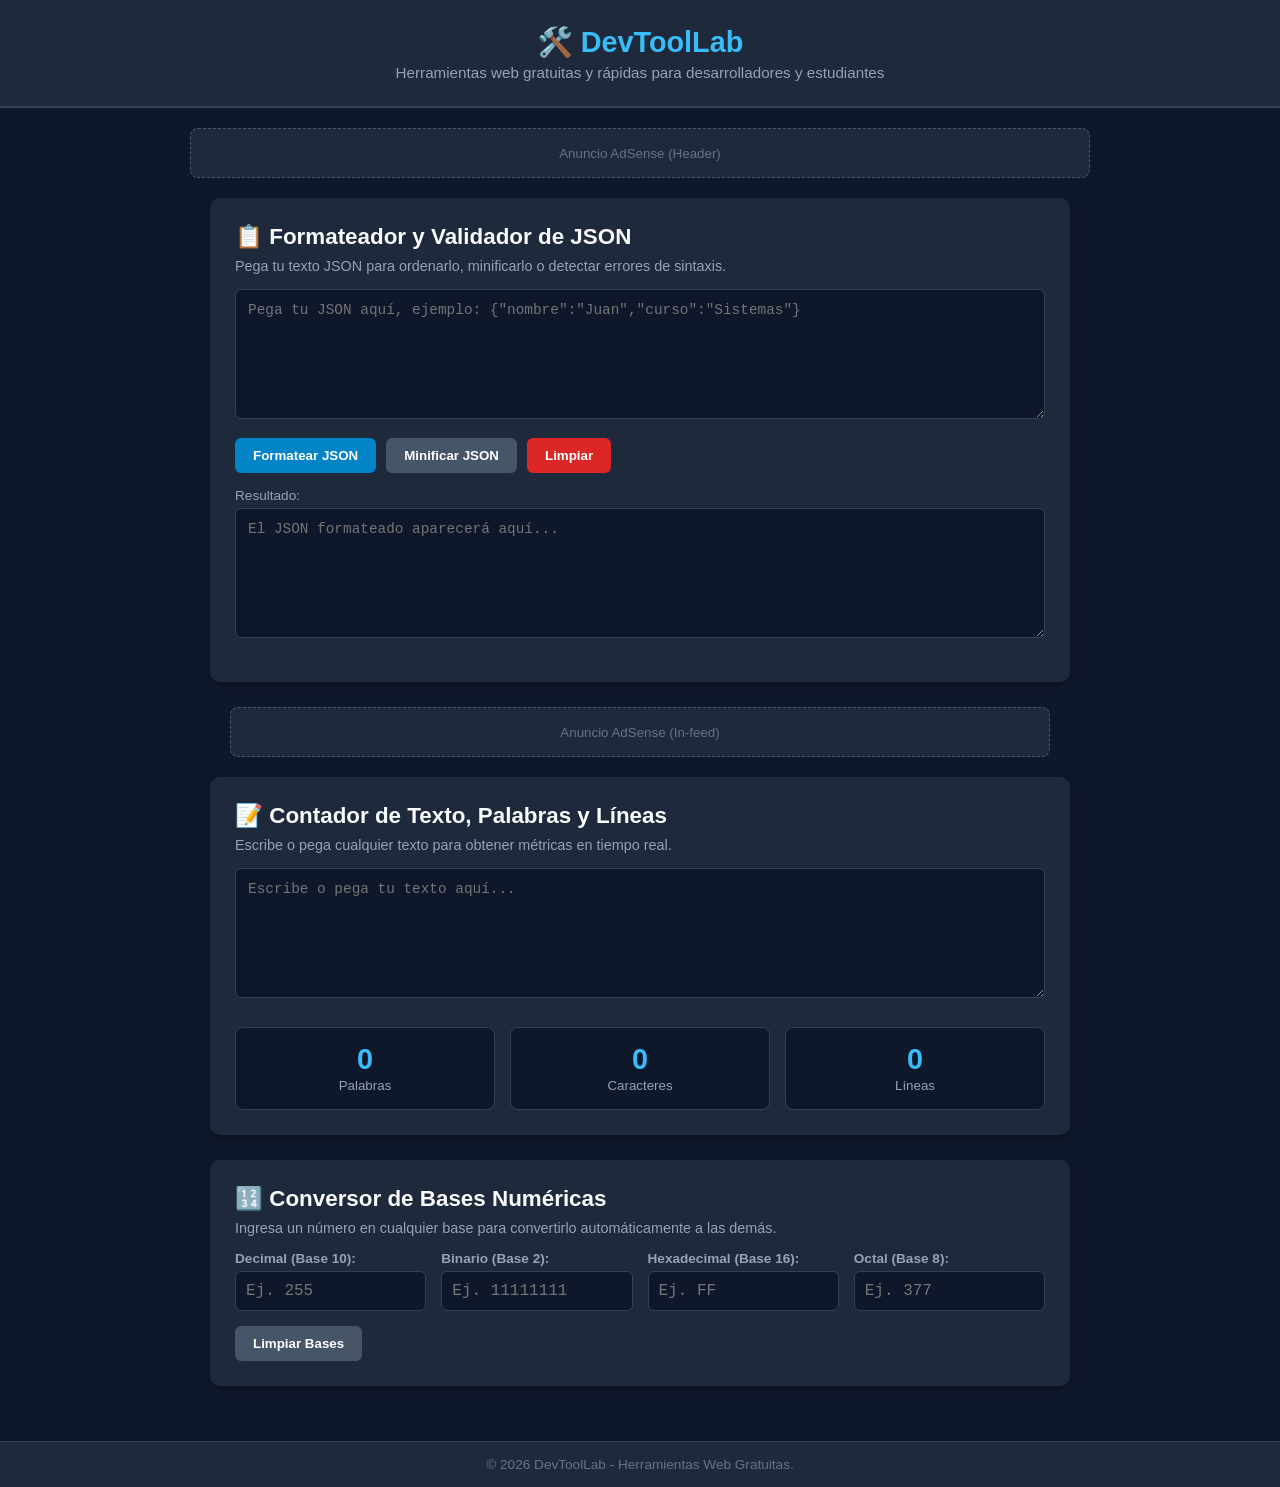
==== index.html @ 78144545 "Add files via upload" ====
<!DOCTYPE html>
<html lang="es">
<head>
  <meta charset="UTF-8">
  <meta name="viewport" content="width=device-width, initial-scale=1.0">
  <title>DevToolLab - Herramientas Gratuitas para Desarrolladores</title>
  <meta name="description" content="Colección de herramientas gratuitas en línea para desarrolladores: Formateador JSON, Contador de Texto y Conversor de Bases Numéricas.">
  <link rel="stylesheet" href="style.css">
</head>
<body>

  <header class="navbar">
    <div class="container">
      <h1>🛠️ DevToolLab</h1>
      <p>Herramientas web gratuitas y rápidas para desarrolladores y estudiantes</p>
    </div>
  </header>

  <!-- Espacio para Anuncio Superior (Google AdSense) -->
  <div class="ad-space">
    <small>Anuncio AdSense (Header)</small>
  </div>

  <main class="container main-content">

    <!-- HERRAMIENTA 1: FORMATEADOR DE JSON -->
    <section class="tool-card">
      <h2>📋 Formateador y Validador de JSON</h2>
      <p>Pega tu texto JSON para ordenarlo, minificarlo o detectar errores de sintaxis.</p>
      
      <textarea id="json-input" placeholder='Pega tu JSON aquí, ejemplo: {"nombre":"Juan","curso":"Sistemas"}'></textarea>

      <div class="actions">
        <button id="btn-format" class="btn btn-primary">Formatear JSON</button>
        <button id="btn-minify" class="btn btn-secondary">Minificar JSON</button>
        <button id="btn-clear-json" class="btn btn-danger">Limpiar</button>
      </div>

      <div id="json-status" class="status-msg"></div>
      
      <label for="json-output" class="label-muted">Resultado:</label>
      <textarea id="json-output" readonly placeholder="El JSON formateado aparecerá aquí..."></textarea>
    </section>

    <!-- Espacio para Anuncio Intermedio (Google AdSense) -->
    <div class="ad-space">
      <small>Anuncio AdSense (In-feed)</small>
    </div>

    <!-- HERRAMIENTA 2: CONTADOR DE TEXTO -->
    <section class="tool-card">
      <h2>📝 Contador de Texto, Palabras y Líneas</h2>
      <p>Escribe o pega cualquier texto para obtener métricas en tiempo real.</p>

      <textarea id="text-input" placeholder="Escribe o pega tu texto aquí..."></textarea>

      <div class="stats-grid">
        <div class="stat-box">
          <span id="stat-words">0</span>
          <small>Palabras</small>
        </div>
        <div class="stat-box">
          <span id="stat-chars">0</span>
          <small>Caracteres</small>
        </div>
        <div class="stat-box">
          <span id="stat-lines">0</span>
          <small>Líneas</small>
        </div>
      </div>
    </section>

    <!-- HERRAMIENTA 3: CONVERSOR DE BASES -->
    <section class="tool-card">
      <h2>🔢 Conversor de Bases Numéricas</h2>
      <p>Ingresa un número en cualquier base para convertirlo automáticamente a las demás.</p>

      <div class="converter-grid">
        <div class="input-group">
          <label for="base-dec">Decimal (Base 10):</label>
          <input type="text" id="base-dec" placeholder="Ej. 255">
        </div>

        <div class="input-group">
          <label for="base-bin">Binario (Base 2):</label>
          <input type="text" id="base-bin" placeholder="Ej. 11111111">
        </div>

        <div class="input-group">
          <label for="base-hex">Hexadecimal (Base 16):</label>
          <input type="text" id="base-hex" placeholder="Ej. FF">
        </div>

        <div class="input-group">
          <label for="base-oct">Octal (Base 8):</label>
          <input type="text" id="base-oct" placeholder="Ej. 377">
        </div>
      </div>

      <div id="base-status" class="status-msg"></div>
      <button id="btn-clear-bases" class="btn btn-secondary">Limpiar Bases</button>
    </section>

  </main>

  <footer class="footer">
    <div class="container">
      <p>&copy; 2026 DevToolLab - Herramientas Web Gratuitas.</p>
    </div>
  </footer>

  <script src="script.js"></script>
</body>
</html>
---- style.css ----
* {
  box-sizing: border-box;
  margin: 0;
  padding: 0;
  font-family: 'Segoe UI', Tahoma, Geneva, Verdana, sans-serif;
}

body {
  background-color: #0f172a;
  color: #e2e8f0;
  display: flex;
  flex-direction: column;
  min-height: 100vh;
}

.container {
  max-width: 900px;
  margin: 0 auto;
  padding: 0 20px;
}

.navbar {
  background-color: #1e293b;
  padding: 25px 0;
  border-bottom: 2px solid #334155;
  text-align: center;
}

.navbar h1 {
  color: #38bdf8;
  font-size: 1.8rem;
}

.navbar p {
  color: #94a3b8;
  font-size: 0.95rem;
  margin-top: 5px;
}

.ad-space {
  background-color: #1e293b;
  border: 1px dashed #475569;
  color: #64748b;
  text-align: center;
  padding: 15px;
  margin: 20px auto;
  max-width: 900px;
  border-radius: 8px;
  width: calc(100% - 40px);
}

.main-content {
  flex: 1;
  width: 100%;
}

.tool-card {
  background-color: #1e293b;
  border-radius: 10px;
  padding: 25px;
  margin-bottom: 25px;
  box-shadow: 0 4px 6px -1px rgba(0, 0, 0, 0.3);
}

.tool-card h2 {
  color: #f8fafc;
  margin-bottom: 8px;
  font-size: 1.4rem;
}

.tool-card p {
  color: #94a3b8;
  margin-bottom: 15px;
  font-size: 0.9rem;
}

textarea {
  width: 100%;
  height: 130px;
  background-color: #0f172a;
  color: #f8fafc;
  border: 1px solid #334155;
  border-radius: 6px;
  padding: 12px;
  font-family: 'Courier New', Courier, monospace;
  font-size: 0.9rem;
  resize: vertical;
  margin-bottom: 15px;
}

textarea:focus, input:focus {
  outline: none;
  border-color: #38bdf8 !important;
}

.label-muted {
  display: block;
  font-size: 0.85rem;
  color: #94a3b8;
  margin-bottom: 5px;
}

.actions {
  display: flex;
  gap: 10px;
  margin-bottom: 15px;
  flex-wrap: wrap;
}

.btn {
  padding: 10px 18px;
  border: none;
  border-radius: 6px;
  font-weight: bold;
  cursor: pointer;
  transition: background-color 0.2s;
}

.btn-primary { background-color: #0284c7; color: #fff; }
.btn-primary:hover { background-color: #0369a1; }

.btn-secondary { background-color: #475569; color: #fff; }
.btn-secondary:hover { background-color: #334155; }

.btn-danger { background-color: #dc2626; color: #fff; }
.btn-danger:hover { background-color: #b91c1c; }

.status-msg {
  font-weight: bold;
  margin-bottom: 10px;
  font-size: 0.9rem;
}

.status-success { color: #4ade80; }
.status-error { color: #f87171; }

.stats-grid {
  display: grid;
  grid-template-columns: repeat(3, 1fr);
  gap: 15px;
  margin-top: 10px;
}

.stat-box {
  background-color: #0f172a;
  padding: 15px;
  border-radius: 8px;
  text-align: center;
  border: 1px solid #334155;
}

.stat-box span {
  display: block;
  font-size: 1.8rem;
  font-weight: bold;
  color: #38bdf8;
}

.stat-box small { color: #94a3b8; }

.converter-grid {
  display: grid;
  grid-template-columns: repeat(auto-fit, minmax(180px, 1fr));
  gap: 15px;
  margin-bottom: 15px;
}

.input-group {
  display: flex;
  flex-direction: column;
}

.input-group label {
  font-size: 0.85rem;
  color: #94a3b8;
  margin-bottom: 5px;
  font-weight: 600;
}

.input-group input {
  background-color: #0f172a;
  color: #f8fafc;
  border: 1px solid #334155;
  border-radius: 6px;
  padding: 10px;
  font-family: 'Courier New', Courier, monospace;
  font-size: 1rem;
}

.footer {
  background-color: #1e293b;
  border-top: 1px solid #334155;
  text-align: center;
  padding: 15px 0;
  color: #64748b;
  font-size: 0.85rem;
  margin-top: 30px;
}
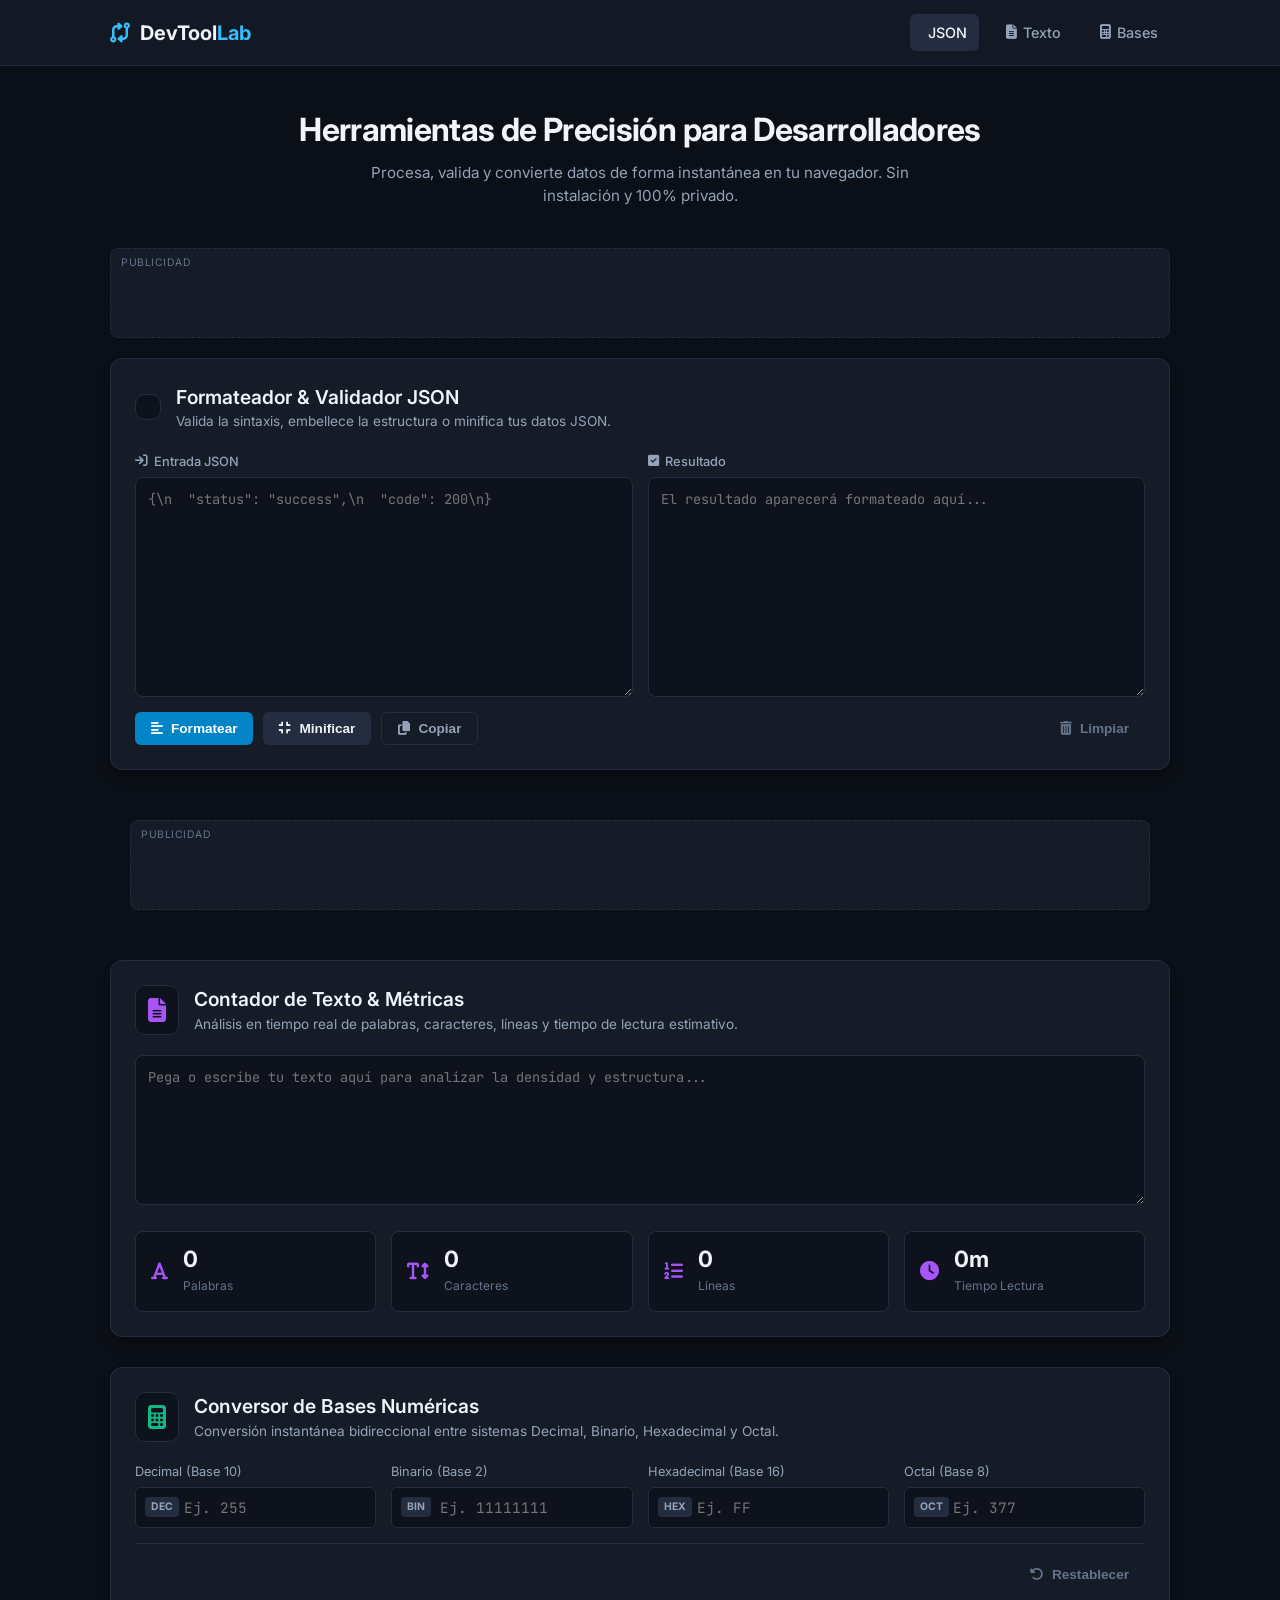
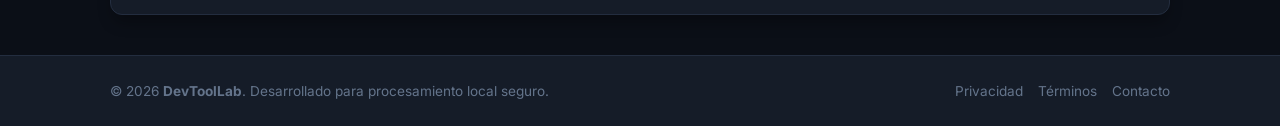
==== commit e1511962: "Add files via upload" ====
--- a/index.html
+++ b/index.html
@@ -3,109 +3,205 @@
 <head>
   <meta charset="UTF-8">
   <meta name="viewport" content="width=device-width, initial-scale=1.0">
-  <title>DevToolLab - Herramientas Gratuitas para Desarrolladores</title>
-  <meta name="description" content="Colección de herramientas gratuitas en línea para desarrolladores: Formateador JSON, Contador de Texto y Conversor de Bases Numéricas.">
+  <title>DevToolLab - Suite de Herramientas para Desarrolladores</title>
+  <meta name="description" content="Suite gratuita de utilidades web para desarrolladores: Validador JSON, Contador de Métricas y Conversor de Bases Númericas de alta precisión.">
+  
+  <!-- Fuente Google Inter & FontAwesome Icons -->
+  <link rel="preconnect" href="https://fonts.googleapis.com">
+  <link rel="preconnect" href="https://fonts.gstatic.com" crossorigin>
+  <link href="https://fonts.googleapis.com/css2?family=Inter:wght@300;400;500;600;700&family=JetBrains+Mono:wght@400;500&display=swap" rel="stylesheet">
+  <link rel="stylesheet" href="https://cdnjs.cloudflare.com/ajax/libs/font-awesome/6.4.0/css/all.min.css">
+  
   <link rel="stylesheet" href="style.css">
 </head>
 <body>
 
-  <header class="navbar">
-    <div class="container">
-      <h1>🛠️ DevToolLab</h1>
-      <p>Herramientas web gratuitas y rápidas para desarrolladores y estudiantes</p>
+  <!-- NAVEGACIÓN SUPERIOR -->
+  <header class="header">
+    <div class="container header-content">
+      <div class="logo">
+        <i class="fa-solid fa-code-compare logo-icon"></i>
+        <span>DevTool<span class="highlight">Lab</span></span>
+      </div>
+      <nav class="nav-links">
+        <a href="#json-tool" class="nav-item active"><i class="fa-solid fa-brackets-curly"></i> JSON</a>
+        <a href="#text-tool" class="nav-item"><i class="fa-solid fa-file-lines"></i> Texto</a>
+        <a href="#base-tool" class="nav-item"><i class="fa-solid fa-calculator"></i> Bases</a>
+      </nav>
     </div>
   </header>
 
-  <!-- Espacio para Anuncio Superior (Google AdSense) -->
-  <div class="ad-space">
-    <small>Anuncio AdSense (Header)</small>
+  <!-- BANNER PRINCIPAL / HERO -->
+  <section class="hero">
+    <div class="container hero-container">
+      <h2>Herramientas de Precisión para Desarrolladores</h2>
+      <p>Procesa, valida y convierte datos de forma instantánea en tu navegador. Sin instalación y 100% privado.</p>
+    </div>
+  </section>
+
+  <!-- ESPACIO ADSENSE SUPERIOR -->
+  <div class="ad-wrapper">
+    <div class="ad-box">
+      <span class="ad-label">Publicidad</span>
+      <!-- Código de Google AdSense aquí -->
+    </div>
   </div>
 
-  <main class="container main-content">
-
-    <!-- HERRAMIENTA 1: FORMATEADOR DE JSON -->
-    <section class="tool-card">
-      <h2>📋 Formateador y Validador de JSON</h2>
-      <p>Pega tu texto JSON para ordenarlo, minificarlo o detectar errores de sintaxis.</p>
-      
-      <textarea id="json-input" placeholder='Pega tu JSON aquí, ejemplo: {"nombre":"Juan","curso":"Sistemas"}'></textarea>
-
-      <div class="actions">
-        <button id="btn-format" class="btn btn-primary">Formatear JSON</button>
-        <button id="btn-minify" class="btn btn-secondary">Minificar JSON</button>
-        <button id="btn-clear-json" class="btn btn-danger">Limpiar</button>
-      </div>
-
-      <div id="json-status" class="status-msg"></div>
-      
-      <label for="json-output" class="label-muted">Resultado:</label>
-      <textarea id="json-output" readonly placeholder="El JSON formateado aparecerá aquí..."></textarea>
-    </section>
-
-    <!-- Espacio para Anuncio Intermedio (Google AdSense) -->
-    <div class="ad-space">
-      <small>Anuncio AdSense (In-feed)</small>
+  <!-- CONTENIDO PRINCIPAL -->
+  <main class="container main-layout">
+
+    <!-- HERRAMIENTA 1: JSON -->
+    <article id="json-tool" class="card-tool">
+      <div class="card-header">
+        <div class="card-title">
+          <i class="fa-solid fa-brackets-curly icon-blue"></i>
+          <div>
+            <h3>Formateador & Validador JSON</h3>
+            <p>Valida la sintaxis, embellece la estructura o minifica tus datos JSON.</p>
+          </div>
+        </div>
+      </div>
+
+      <div class="editor-container">
+        <div class="editor-box">
+          <label for="json-input"><i class="fa-solid fa-arrow-right-to-bracket"></i> Entrada JSON</label>
+          <textarea id="json-input" placeholder='{\n  "status": "success",\n  "code": 200\n}' spellcheck="false"></textarea>
+        </div>
+
+        <div class="editor-box">
+          <label for="json-output"><i class="fa-solid fa-square-check"></i> Resultado</label>
+          <textarea id="json-output" readonly placeholder="El resultado aparecerá formateado aquí..." spellcheck="false"></textarea>
+        </div>
+      </div>
+
+      <div class="toolbar">
+        <div class="btn-group">
+          <button id="btn-format" class="btn btn-primary"><i class="fa-solid fa-align-left"></i> Formatear</button>
+          <button id="btn-minify" class="btn btn-secondary"><i class="fa-solid fa-compress"></i> Minificar</button>
+          <button id="btn-copy-json" class="btn btn-outline"><i class="fa-solid fa-copy"></i> Copiar</button>
+        </div>
+        <button id="btn-clear-json" class="btn btn-ghost"><i class="fa-solid fa-trash-can"></i> Limpiar</button>
+      </div>
+
+      <div id="json-status" class="status-banner hidden"></div>
+    </article>
+
+    <!-- ESPACIO ADSENSE INTERMEDIO -->
+    <div class="ad-wrapper">
+      <div class="ad-box">
+        <span class="ad-label">Publicidad</span>
+        <!-- Código de Google AdSense aquí -->
+      </div>
     </div>
 
     <!-- HERRAMIENTA 2: CONTADOR DE TEXTO -->
-    <section class="tool-card">
-      <h2>📝 Contador de Texto, Palabras y Líneas</h2>
-      <p>Escribe o pega cualquier texto para obtener métricas en tiempo real.</p>
-
-      <textarea id="text-input" placeholder="Escribe o pega tu texto aquí..."></textarea>
-
-      <div class="stats-grid">
-        <div class="stat-box">
-          <span id="stat-words">0</span>
-          <small>Palabras</small>
-        </div>
-        <div class="stat-box">
-          <span id="stat-chars">0</span>
-          <small>Caracteres</small>
-        </div>
-        <div class="stat-box">
-          <span id="stat-lines">0</span>
-          <small>Líneas</small>
-        </div>
-      </div>
-    </section>
+    <article id="text-tool" class="card-tool">
+      <div class="card-header">
+        <div class="card-title">
+          <i class="fa-solid fa-file-lines icon-purple"></i>
+          <div>
+            <h3>Contador de Texto & Métricas</h3>
+            <p>Análisis en tiempo real de palabras, caracteres, líneas y tiempo de lectura estimativo.</p>
+          </div>
+        </div>
+      </div>
+
+      <textarea id="text-input" class="single-editor" placeholder="Pega o escribe tu texto aquí para analizar la densidad y estructura..." spellcheck="false"></textarea>
+
+      <div class="stats-dashboard">
+        <div class="metric-card">
+          <i class="fa-solid fa-font"></i>
+          <div>
+            <span id="stat-words" class="metric-value">0</span>
+            <span class="metric-label">Palabras</span>
+          </div>
+        </div>
+        <div class="metric-card">
+          <i class="fa-solid fa-text-height"></i>
+          <div>
+            <span id="stat-chars" class="metric-value">0</span>
+            <span class="metric-label">Caracteres</span>
+          </div>
+        </div>
+        <div class="metric-card">
+          <i class="fa-solid fa-list-ol"></i>
+          <div>
+            <span id="stat-lines" class="metric-value">0</span>
+            <span class="metric-label">Líneas</span>
+          </div>
+        </div>
+        <div class="metric-card">
+          <i class="fa-solid fa-clock"></i>
+          <div>
+            <span id="stat-time" class="metric-value">0m</span>
+            <span class="metric-label">Tiempo Lectura</span>
+          </div>
+        </div>
+      </div>
+    </article>
 
     <!-- HERRAMIENTA 3: CONVERSOR DE BASES -->
-    <section class="tool-card">
-      <h2>🔢 Conversor de Bases Numéricas</h2>
-      <p>Ingresa un número en cualquier base para convertirlo automáticamente a las demás.</p>
-
-      <div class="converter-grid">
-        <div class="input-group">
-          <label for="base-dec">Decimal (Base 10):</label>
-          <input type="text" id="base-dec" placeholder="Ej. 255">
-        </div>
-
-        <div class="input-group">
-          <label for="base-bin">Binario (Base 2):</label>
-          <input type="text" id="base-bin" placeholder="Ej. 11111111">
-        </div>
-
-        <div class="input-group">
-          <label for="base-hex">Hexadecimal (Base 16):</label>
-          <input type="text" id="base-hex" placeholder="Ej. FF">
-        </div>
-
-        <div class="input-group">
-          <label for="base-oct">Octal (Base 8):</label>
-          <input type="text" id="base-oct" placeholder="Ej. 377">
-        </div>
-      </div>
-
-      <div id="base-status" class="status-msg"></div>
-      <button id="btn-clear-bases" class="btn btn-secondary">Limpiar Bases</button>
-    </section>
+    <article id="base-tool" class="card-tool">
+      <div class="card-header">
+        <div class="card-title">
+          <i class="fa-solid fa-calculator icon-emerald"></i>
+          <div>
+            <h3>Conversor de Bases Numéricas</h3>
+            <p>Conversión instantánea bidireccional entre sistemas Decimal, Binario, Hexadecimal y Octal.</p>
+          </div>
+        </div>
+      </div>
+
+      <div class="inputs-grid">
+        <div class="field-box">
+          <label for="base-dec">Decimal (Base 10)</label>
+          <div class="input-wrapper">
+            <span class="base-badge">DEC</span>
+            <input type="text" id="base-dec" placeholder="Ej. 255" autocomplete="off">
+          </div>
+        </div>
+
+        <div class="field-box">
+          <label for="base-bin">Binario (Base 2)</label>
+          <div class="input-wrapper">
+            <span class="base-badge">BIN</span>
+            <input type="text" id="base-bin" placeholder="Ej. 11111111" autocomplete="off">
+          </div>
+        </div>
+
+        <div class="field-box">
+          <label for="base-hex">Hexadecimal (Base 16)</label>
+          <div class="input-wrapper">
+            <span class="base-badge">HEX</span>
+            <input type="text" id="base-hex" placeholder="Ej. FF" autocomplete="off">
+          </div>
+        </div>
+
+        <div class="field-box">
+          <label for="base-oct">Octal (Base 8)</label>
+          <div class="input-wrapper">
+            <span class="base-badge">OCT</span>
+            <input type="text" id="base-oct" placeholder="Ej. 377" autocomplete="off">
+          </div>
+        </div>
+      </div>
+
+      <div class="toolbar border-top">
+        <div id="base-status" class="status-inline"></div>
+        <button id="btn-clear-bases" class="btn btn-ghost"><i class="fa-solid fa-rotate-left"></i> Restablecer</button>
+      </div>
+    </article>
 
   </main>
 
   <footer class="footer">
-    <div class="container">
-      <p>&copy; 2026 DevToolLab - Herramientas Web Gratuitas.</p>
+    <div class="container footer-content">
+      <p>&copy; 2026 <strong>DevToolLab</strong>. Desarrollado para procesamiento local seguro.</p>
+      <div class="footer-links">
+        <a href="#">Privacidad</a>
+        <a href="#">Términos</a>
+        <a href="#">Contacto</a>
+      </div>
     </div>
   </footer>
 
--- a/style.css
+++ b/style.css
@@ -1,198 +1,414 @@
+:root {
+  --bg-main: #0b0f17;
+  --bg-card: #151c28;
+  --bg-input: #0d121d;
+  --border-color: #232d3f;
+  --border-focus: #38bdf8;
+  
+  --text-primary: #f1f5f9;
+  --text-secondary: #94a3b8;
+  --text-muted: #64748b;
+
+  --accent-blue: #0284c7;
+  --accent-blue-hover: #0369a1;
+  --accent-purple: #a855f7;
+  --accent-emerald: #10b981;
+  --accent-red: #ef4444;
+
+  --font-sans: 'Inter', system-ui, -apple-system, sans-serif;
+  --font-mono: 'JetBrains Mono', monospace;
+}
+
 * {
   box-sizing: border-box;
   margin: 0;
   padding: 0;
-  font-family: 'Segoe UI', Tahoma, Geneva, Verdana, sans-serif;
 }
 
 body {
-  background-color: #0f172a;
-  color: #e2e8f0;
+  background-color: var(--bg-main);
+  color: var(--text-primary);
+  font-family: var(--font-sans);
+  line-height: 1.5;
+  min-height: 100vh;
   display: flex;
   flex-direction: column;
-  min-height: 100vh;
 }
 
 .container {
-  max-width: 900px;
+  max-width: 1100px;
   margin: 0 auto;
   padding: 0 20px;
-}
-
-.navbar {
-  background-color: #1e293b;
-  padding: 25px 0;
-  border-bottom: 2px solid #334155;
+  width: 100%;
+}
+
+/* HEADER */
+.header {
+  background-color: rgba(21, 28, 40, 0.8);
+  backdrop-filter: blur(12px);
+  border-bottom: 1px solid var(--border-color);
+  position: sticky;
+  top: 0;
+  z-index: 100;
+}
+
+.header-content {
+  display: flex;
+  justify-content: space-between;
+  align-items: center;
+  height: 65px;
+}
+
+.logo {
+  font-size: 1.25rem;
+  font-weight: 700;
+  display: flex;
+  align-items: center;
+  gap: 10px;
+}
+
+.logo-icon {
+  color: var(--border-focus);
+}
+
+.highlight {
+  color: var(--border-focus);
+}
+
+.nav-links {
+  display: flex;
+  gap: 15px;
+}
+
+.nav-item {
+  color: var(--text-secondary);
+  text-decoration: none;
+  font-size: 0.9rem;
+  font-weight: 500;
+  padding: 8px 12px;
+  border-radius: 6px;
+  transition: all 0.2s;
+  display: flex;
+  align-items: center;
+  gap: 6px;
+}
+
+.nav-item:hover, .nav-item.active {
+  color: var(--text-primary);
+  background-color: var(--border-color);
+}
+
+/* HERO */
+.hero {
+  padding: 40px 0 20px;
   text-align: center;
 }
 
-.navbar h1 {
-  color: #38bdf8;
-  font-size: 1.8rem;
-}
-
-.navbar p {
-  color: #94a3b8;
+.hero h2 {
+  font-size: 2rem;
+  font-weight: 700;
+  letter-spacing: -0.02em;
+  margin-bottom: 8px;
+}
+
+.hero p {
+  color: var(--text-secondary);
+  max-width: 600px;
+  margin: 0 auto;
   font-size: 0.95rem;
-  margin-top: 5px;
-}
-
-.ad-space {
-  background-color: #1e293b;
-  border: 1px dashed #475569;
-  color: #64748b;
-  text-align: center;
-  padding: 15px;
+}
+
+/* ADSENSE ADS */
+.ad-wrapper {
+  max-width: 1100px;
   margin: 20px auto;
-  max-width: 900px;
+  padding: 0 20px;
+  width: 100%;
+}
+
+.ad-box {
+  background-color: var(--bg-card);
+  border: 1px dashed var(--border-color);
   border-radius: 8px;
-  width: calc(100% - 40px);
-}
-
-.main-content {
+  height: 90px;
+  display: flex;
+  align-items: center;
+  justify-content: center;
+  position: relative;
+}
+
+.ad-label {
+  position: absolute;
+  top: 6px;
+  left: 10px;
+  font-size: 0.65rem;
+  color: var(--text-muted);
+  text-transform: uppercase;
+  letter-spacing: 0.05em;
+}
+
+/* MAIN CONTENT */
+.main-layout {
   flex: 1;
-  width: 100%;
-}
-
-.tool-card {
-  background-color: #1e293b;
+  display: flex;
+  flex-direction: column;
+  gap: 30px;
+  margin-bottom: 40px;
+}
+
+.card-tool {
+  background-color: var(--bg-card);
+  border: 1px solid var(--border-color);
+  border-radius: 12px;
+  padding: 24px;
+  box-shadow: 0 10px 15px -3px rgba(0, 0, 0, 0.3);
+}
+
+.card-header {
+  margin-bottom: 20px;
+}
+
+.card-title {
+  display: flex;
+  align-items: center;
+  gap: 15px;
+}
+
+.card-title i {
+  font-size: 1.5rem;
+  padding: 12px;
+  background-color: var(--bg-input);
   border-radius: 10px;
-  padding: 25px;
-  margin-bottom: 25px;
-  box-shadow: 0 4px 6px -1px rgba(0, 0, 0, 0.3);
-}
-
-.tool-card h2 {
-  color: #f8fafc;
-  margin-bottom: 8px;
-  font-size: 1.4rem;
-}
-
-.tool-card p {
-  color: #94a3b8;
+  border: 1px solid var(--border-color);
+}
+
+.icon-blue { color: var(--border-focus); }
+.icon-purple { color: var(--accent-purple); }
+.icon-emerald { color: var(--accent-emerald); }
+
+.card-title h3 {
+  font-size: 1.2rem;
+  font-weight: 600;
+}
+
+.card-title p {
+  font-size: 0.85rem;
+  color: var(--text-secondary);
+}
+
+/* EDITORES Y TEXTAREAS */
+.editor-container {
+  display: grid;
+  grid-template-columns: 1fr 1fr;
+  gap: 15px;
   margin-bottom: 15px;
-  font-size: 0.9rem;
+}
+
+@media (max-width: 768px) {
+  .editor-container { grid-template-columns: 1fr; }
+}
+
+.editor-box {
+  display: flex;
+  flex-direction: column;
+  gap: 6px;
+}
+
+.editor-box label {
+  font-size: 0.8rem;
+  color: var(--text-secondary);
+  font-weight: 500;
+  display: flex;
+  align-items: center;
+  gap: 6px;
 }
 
 textarea {
   width: 100%;
-  height: 130px;
-  background-color: #0f172a;
-  color: #f8fafc;
-  border: 1px solid #334155;
-  border-radius: 6px;
+  height: 220px;
+  background-color: var(--bg-input);
+  border: 1px solid var(--border-color);
+  border-radius: 8px;
   padding: 12px;
-  font-family: 'Courier New', Courier, monospace;
-  font-size: 0.9rem;
+  color: var(--text-primary);
+  font-family: var(--font-mono);
+  font-size: 0.85rem;
   resize: vertical;
-  margin-bottom: 15px;
+  transition: border-color 0.2s;
 }
 
 textarea:focus, input:focus {
   outline: none;
-  border-color: #38bdf8 !important;
-}
-
-.label-muted {
-  display: block;
+  border-color: var(--border-focus);
+}
+
+.single-editor {
+  height: 150px;
+  margin-bottom: 20px;
+}
+
+/* BOTONES Y TOOLBAR */
+.toolbar {
+  display: flex;
+  justify-content: space-between;
+  align-items: center;
+  gap: 10px;
+  flex-wrap: wrap;
+}
+
+.border-top {
+  border-top: 1px solid var(--border-color);
+  padding-top: 15px;
+  margin-top: 15px;
+}
+
+.btn-group {
+  display: flex;
+  gap: 10px;
+}
+
+.btn {
+  padding: 8px 16px;
+  border-radius: 6px;
   font-size: 0.85rem;
-  color: #94a3b8;
-  margin-bottom: 5px;
-}
-
-.actions {
-  display: flex;
-  gap: 10px;
-  margin-bottom: 15px;
-  flex-wrap: wrap;
-}
-
-.btn {
-  padding: 10px 18px;
+  font-weight: 600;
+  cursor: pointer;
   border: none;
-  border-radius: 6px;
-  font-weight: bold;
-  cursor: pointer;
-  transition: background-color 0.2s;
-}
-
-.btn-primary { background-color: #0284c7; color: #fff; }
-.btn-primary:hover { background-color: #0369a1; }
-
-.btn-secondary { background-color: #475569; color: #fff; }
-.btn-secondary:hover { background-color: #334155; }
-
-.btn-danger { background-color: #dc2626; color: #fff; }
-.btn-danger:hover { background-color: #b91c1c; }
-
-.status-msg {
-  font-weight: bold;
-  margin-bottom: 10px;
-  font-size: 0.9rem;
-}
-
-.status-success { color: #4ade80; }
-.status-error { color: #f87171; }
-
-.stats-grid {
-  display: grid;
-  grid-template-columns: repeat(3, 1fr);
-  gap: 15px;
-  margin-top: 10px;
-}
-
-.stat-box {
-  background-color: #0f172a;
-  padding: 15px;
-  border-radius: 8px;
-  text-align: center;
-  border: 1px solid #334155;
-}
-
-.stat-box span {
-  display: block;
-  font-size: 1.8rem;
-  font-weight: bold;
-  color: #38bdf8;
-}
-
-.stat-box small { color: #94a3b8; }
-
-.converter-grid {
+  display: inline-flex;
+  align-items: center;
+  gap: 8px;
+  transition: all 0.2s;
+}
+
+.btn-primary { background-color: var(--accent-blue); color: #fff; }
+.btn-primary:hover { background-color: var(--accent-blue-hover); }
+
+.btn-secondary { background-color: var(--border-color); color: var(--text-primary); }
+.btn-secondary:hover { background-color: #2d3a50; }
+
+.btn-outline { background-color: transparent; border: 1px solid var(--border-color); color: var(--text-secondary); }
+.btn-outline:hover { color: var(--text-primary); border-color: var(--text-secondary); }
+
+.btn-ghost { background-color: transparent; color: var(--text-muted); }
+.btn-ghost:hover { color: var(--accent-red); }
+
+/* DASHBOARD DE MÉTRICAS */
+.stats-dashboard {
   display: grid;
   grid-template-columns: repeat(auto-fit, minmax(180px, 1fr));
   gap: 15px;
-  margin-bottom: 15px;
-}
-
-.input-group {
-  display: flex;
-  flex-direction: column;
-}
-
-.input-group label {
+}
+
+.metric-card {
+  background-color: var(--bg-input);
+  border: 1px solid var(--border-color);
+  border-radius: 8px;
+  padding: 15px;
+  display: flex;
+  align-items: center;
+  gap: 15px;
+}
+
+.metric-card i {
+  font-size: 1.2rem;
+  color: var(--accent-purple);
+}
+
+.metric-value {
+  display: block;
+  font-size: 1.4rem;
+  font-weight: 700;
+  color: var(--text-primary);
+  line-height: 1.1;
+}
+
+.metric-label {
+  font-size: 0.75rem;
+  color: var(--text-muted);
+}
+
+/* INPUTS CONVERSOR */
+.inputs-grid {
+  display: grid;
+  grid-template-columns: repeat(auto-fit, minmax(220px, 1fr));
+  gap: 15px;
+}
+
+.field-box label {
+  display: block;
+  font-size: 0.8rem;
+  color: var(--text-secondary);
+  margin-bottom: 6px;
+}
+
+.input-wrapper {
+  position: relative;
+  display: flex;
+  align-items: center;
+}
+
+.base-badge {
+  position: absolute;
+  left: 10px;
+  font-size: 0.65rem;
+  font-weight: 700;
+  background-color: var(--border-color);
+  color: var(--text-secondary);
+  padding: 2px 6px;
+  border-radius: 4px;
+}
+
+.input-wrapper input {
+  width: 100%;
+  background-color: var(--bg-input);
+  border: 1px solid var(--border-color);
+  border-radius: 6px;
+  padding: 10px 10px 10px 48px;
+  color: var(--text-primary);
+  font-family: var(--font-mono);
+  font-size: 0.9rem;
+}
+
+/* ESTADOS */
+.status-banner {
+  margin-top: 15px;
+  padding: 10px 14px;
+  border-radius: 6px;
   font-size: 0.85rem;
-  color: #94a3b8;
-  margin-bottom: 5px;
-  font-weight: 600;
-}
-
-.input-group input {
-  background-color: #0f172a;
-  color: #f8fafc;
-  border: 1px solid #334155;
-  border-radius: 6px;
-  padding: 10px;
-  font-family: 'Courier New', Courier, monospace;
-  font-size: 1rem;
-}
-
+  font-weight: 500;
+}
+
+.status-banner.success { background-color: rgba(16, 185, 129, 0.1); color: var(--accent-emerald); border: 1px solid rgba(16, 185, 129, 0.2); }
+.status-banner.error { background-color: rgba(239, 68, 68, 0.1); color: var(--accent-red); border: 1px solid rgba(239, 68, 68, 0.2); }
+
+.status-inline { font-size: 0.85rem; color: var(--accent-red); }
+.hidden { display: none; }
+
+/* FOOTER */
 .footer {
-  background-color: #1e293b;
-  border-top: 1px solid #334155;
-  text-align: center;
-  padding: 15px 0;
-  color: #64748b;
+  background-color: var(--bg-card);
+  border-top: 1px solid var(--border-color);
+  padding: 25px 0;
   font-size: 0.85rem;
-  margin-top: 30px;
-}+  color: var(--text-muted);
+}
+
+.footer-content {
+  display: flex;
+  justify-content: space-between;
+  align-items: center;
+  flex-wrap: wrap;
+  gap: 15px;
+}
+
+.footer-links {
+  display: flex;
+  gap: 15px;
+}
+
+.footer-links a {
+  color: var(--text-muted);
+  text-decoration: none;
+}
+
+.footer-links a:hover { color: var(--text-primary); }
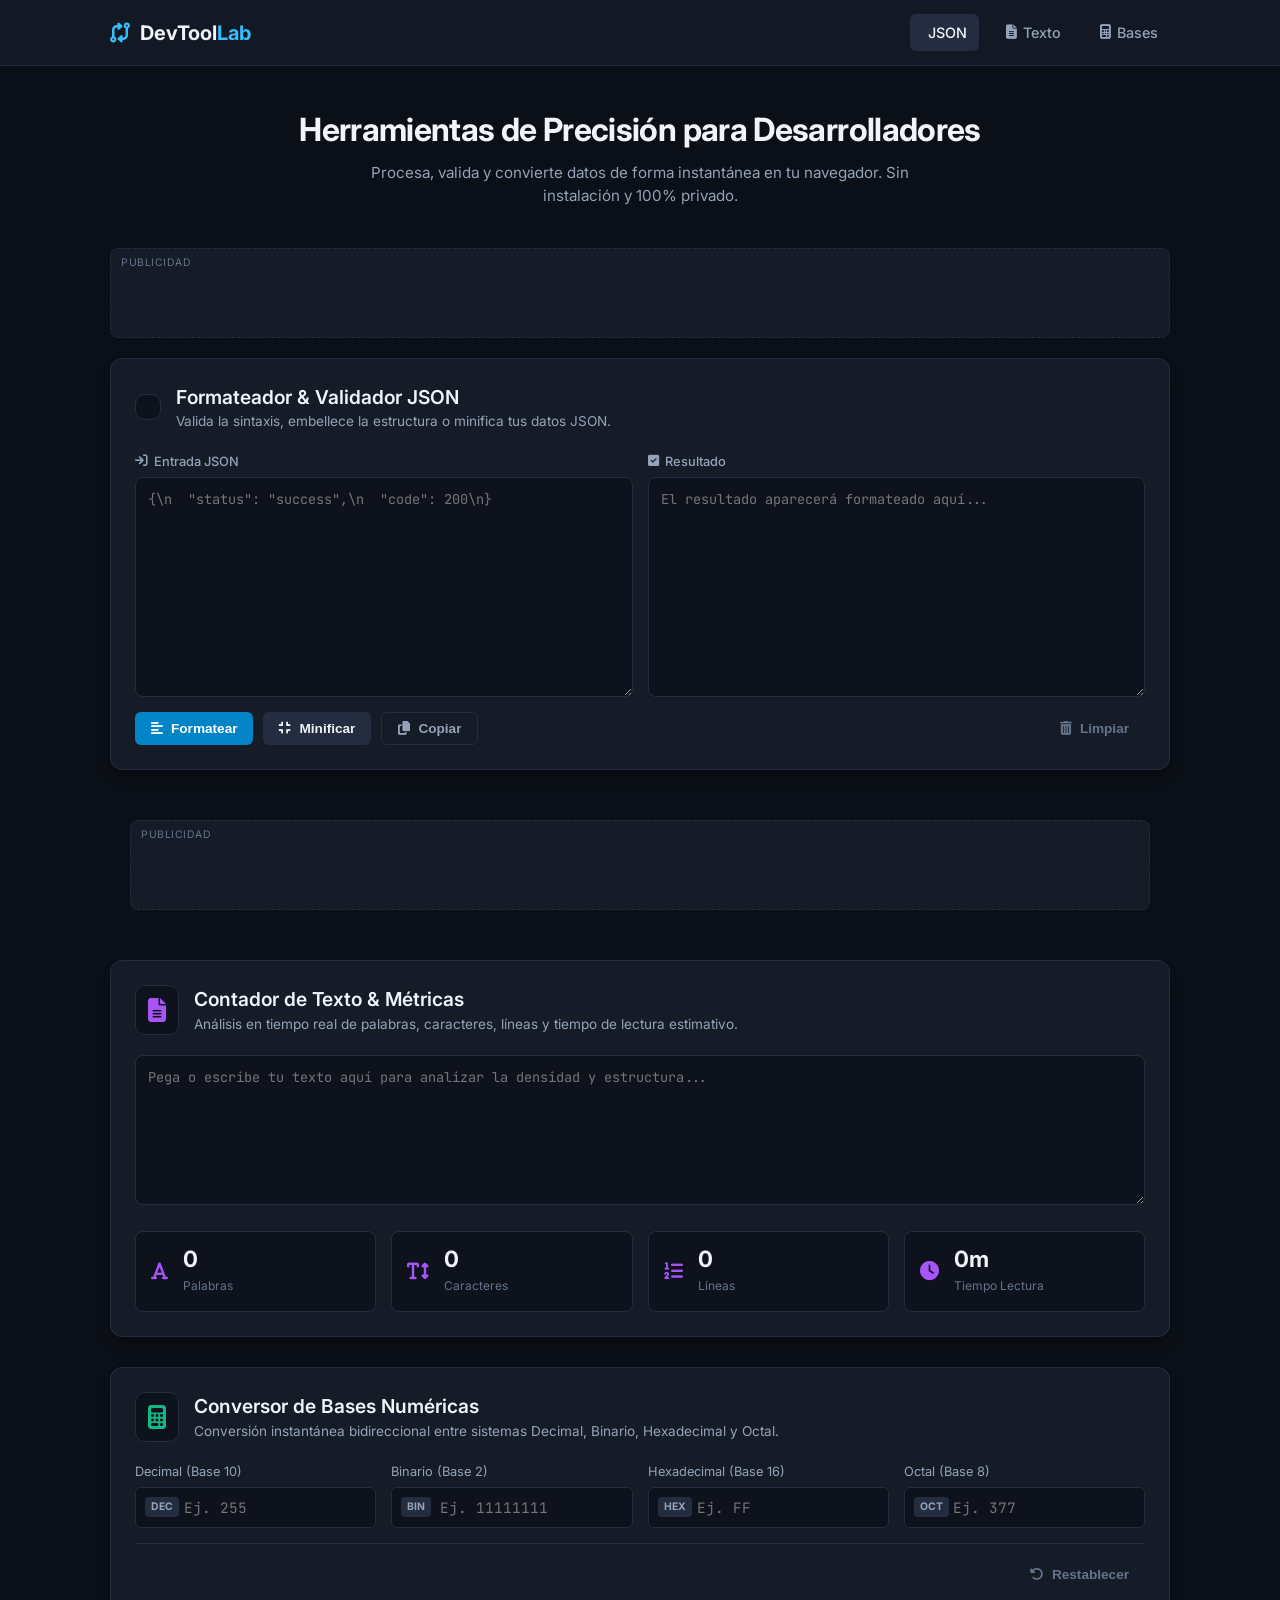
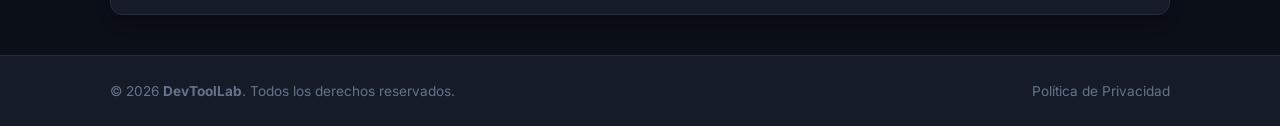
==== commit 8435f2fa: "Update index.html" ====
--- a/index.html
+++ b/index.html
@@ -4,9 +4,13 @@
   <meta charset="UTF-8">
   <meta name="viewport" content="width=device-width, initial-scale=1.0">
   <title>DevToolLab - Suite de Herramientas para Desarrolladores</title>
-  <meta name="description" content="Suite gratuita de utilidades web para desarrolladores: Validador JSON, Contador de Métricas y Conversor de Bases Númericas de alta precisión.">
+  <meta name="description" content="Suite gratuita de utilidades web para desarrolladores: Validador JSON, Contador de Métricas y Conversor de Bases Númericas.">
   
-  <!-- Fuente Google Inter & FontAwesome Icons -->
+  <!-- CÓDIGO DE VERIFICACIÓN DE GOOGLE ADSENSE -->
+  <!-- Reemplaza ca-pub-XXXXXXXXXXXXXXXX con el código que te dará AdSense -->
+  <script async src="https://pagead2.googlesyndication.com/pagead/js/adsbygoogle.js?client=ca-pub-XXXXXXXXXXXXXXXX" crossorigin="anonymous"></script>
+
+  <!-- Fuentes e Iconos -->
   <link rel="preconnect" href="https://fonts.googleapis.com">
   <link rel="preconnect" href="https://fonts.gstatic.com" crossorigin>
   <link href="https://fonts.googleapis.com/css2?family=Inter:wght@300;400;500;600;700&family=JetBrains+Mono:wght@400;500&display=swap" rel="stylesheet">
@@ -31,7 +35,7 @@
     </div>
   </header>
 
-  <!-- BANNER PRINCIPAL / HERO -->
+  <!-- HERO -->
   <section class="hero">
     <div class="container hero-container">
       <h2>Herramientas de Precisión para Desarrolladores</h2>
@@ -39,15 +43,14 @@
     </div>
   </section>
 
-  <!-- ESPACIO ADSENSE SUPERIOR -->
+  <!-- BLOQUE ADSENSE SUPERIOR -->
   <div class="ad-wrapper">
     <div class="ad-box">
       <span class="ad-label">Publicidad</span>
-      <!-- Código de Google AdSense aquí -->
     </div>
   </div>
 
-  <!-- CONTENIDO PRINCIPAL -->
+  <!-- MAIN LAYOUT -->
   <main class="container main-layout">
 
     <!-- HERRAMIENTA 1: JSON -->
@@ -86,11 +89,10 @@
       <div id="json-status" class="status-banner hidden"></div>
     </article>
 
-    <!-- ESPACIO ADSENSE INTERMEDIO -->
+    <!-- BLOQUE ADSENSE INTERMEDIO -->
     <div class="ad-wrapper">
       <div class="ad-box">
         <span class="ad-label">Publicidad</span>
-        <!-- Código de Google AdSense aquí -->
       </div>
     </div>
 
@@ -196,15 +198,13 @@
 
   <footer class="footer">
     <div class="container footer-content">
-      <p>&copy; 2026 <strong>DevToolLab</strong>. Desarrollado para procesamiento local seguro.</p>
+      <p>&copy; 2026 <strong>DevToolLab</strong>. Todos los derechos reservados.</p>
       <div class="footer-links">
-        <a href="#">Privacidad</a>
-        <a href="#">Términos</a>
-        <a href="#">Contacto</a>
+        <a href="privacy.html">Política de Privacidad</a>
       </div>
     </div>
   </footer>
 
   <script src="script.js"></script>
 </body>
-</html>+</html>
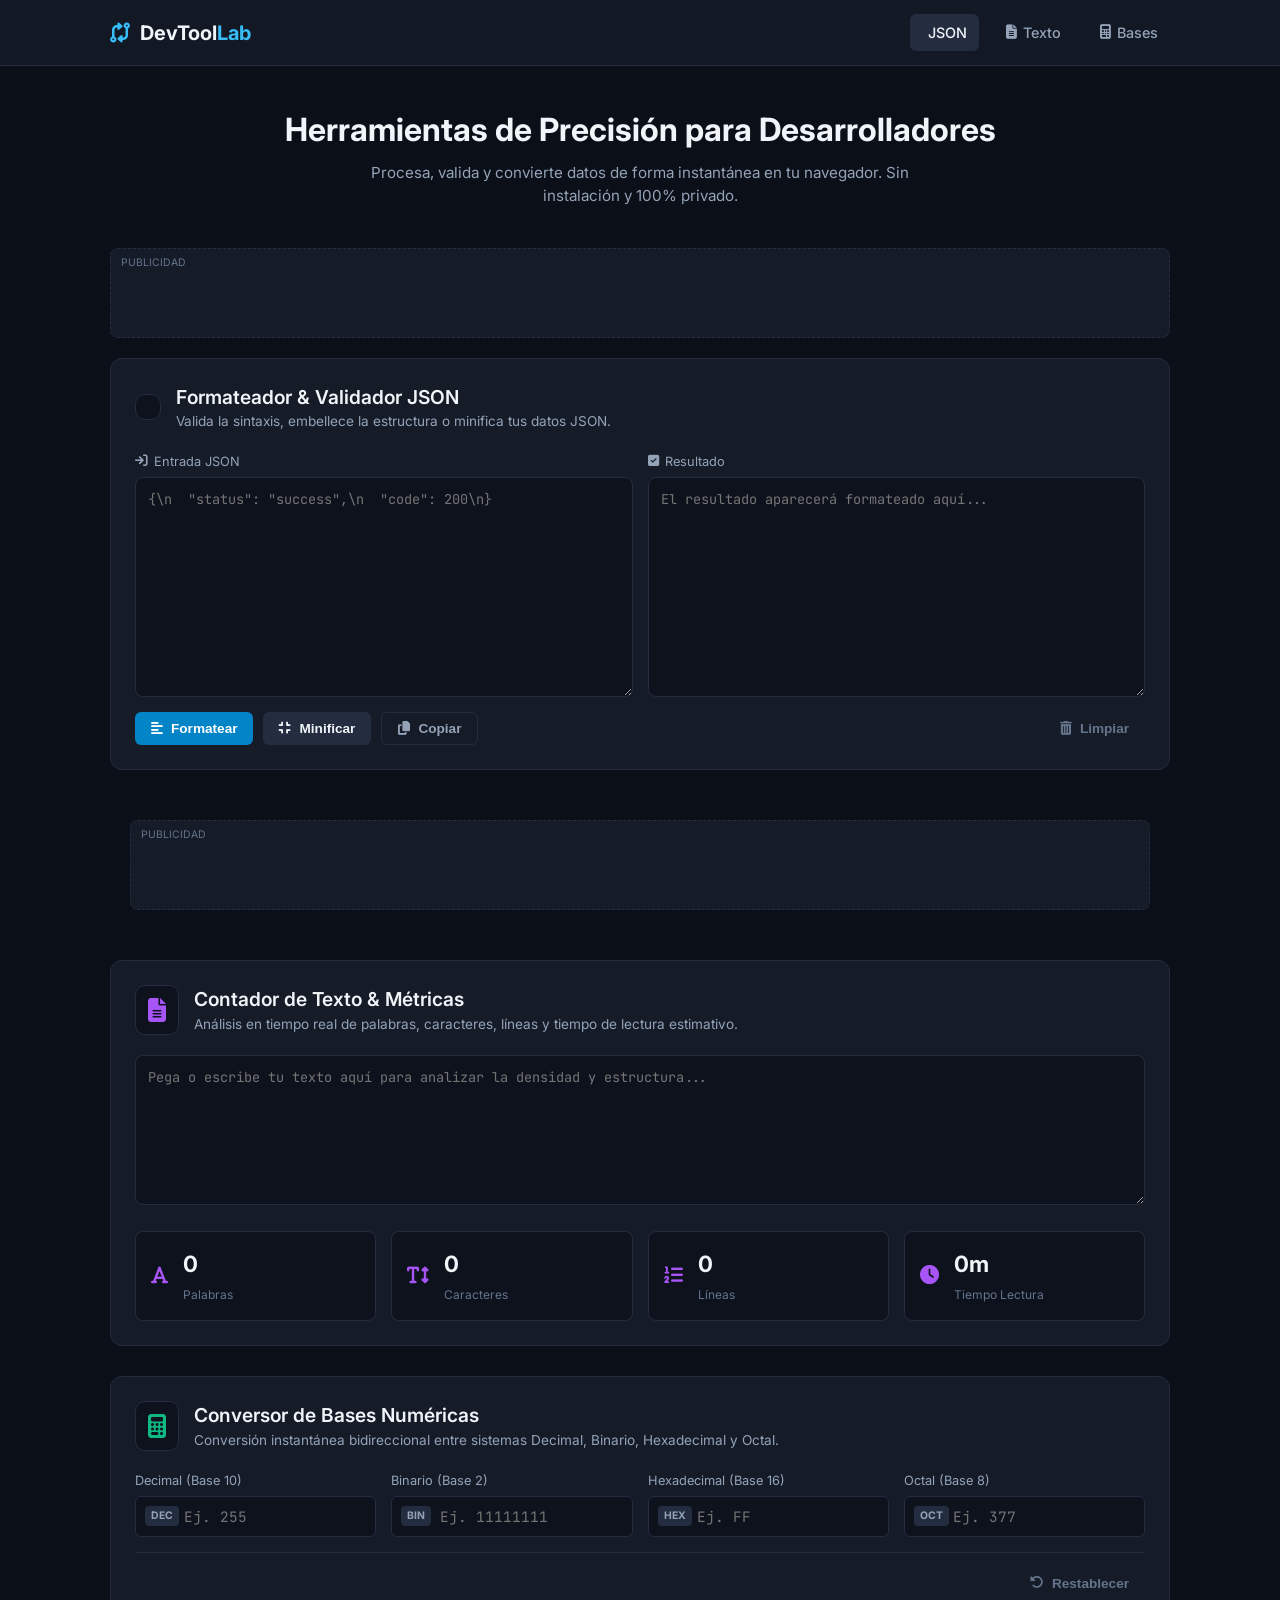
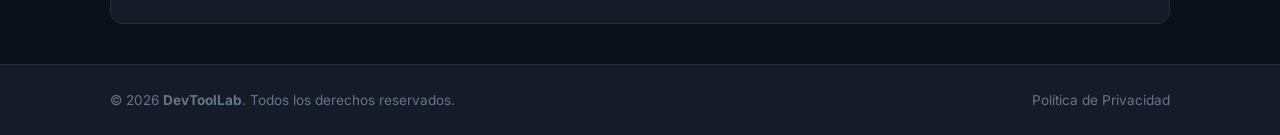
==== commit 888012bc: "Add files via upload" ====
--- a/index.html
+++ b/index.html
@@ -207,4 +207,4 @@
 
   <script src="script.js"></script>
 </body>
-</html>
+</html>
--- a/style.css
+++ b/style.css
@@ -42,7 +42,6 @@
   width: 100%;
 }
 
-/* HEADER */
 .header {
   background-color: rgba(21, 28, 40, 0.8);
   backdrop-filter: blur(12px);
@@ -67,18 +66,9 @@
   gap: 10px;
 }
 
-.logo-icon {
-  color: var(--border-focus);
-}
+.logo-icon, .highlight { color: var(--border-focus); }
 
-.highlight {
-  color: var(--border-focus);
-}
-
-.nav-links {
-  display: flex;
-  gap: 15px;
-}
+.nav-links { display: flex; gap: 15px; }
 
 .nav-item {
   color: var(--text-secondary);
@@ -98,130 +88,41 @@
   background-color: var(--border-color);
 }
 
-/* HERO */
-.hero {
-  padding: 40px 0 20px;
-  text-align: center;
-}
+.hero { padding: 40px 0 20px; text-align: center; }
+.hero h2 { font-size: 2rem; font-weight: 700; margin-bottom: 8px; }
+.hero p { color: var(--text-secondary); max-width: 600px; margin: 0 auto; font-size: 0.95rem; }
 
-.hero h2 {
-  font-size: 2rem;
-  font-weight: 700;
-  letter-spacing: -0.02em;
-  margin-bottom: 8px;
-}
-
-.hero p {
-  color: var(--text-secondary);
-  max-width: 600px;
-  margin: 0 auto;
-  font-size: 0.95rem;
-}
-
-/* ADSENSE ADS */
-.ad-wrapper {
-  max-width: 1100px;
-  margin: 20px auto;
-  padding: 0 20px;
-  width: 100%;
-}
-
+.ad-wrapper { max-width: 1100px; margin: 20px auto; padding: 0 20px; width: 100%; }
 .ad-box {
   background-color: var(--bg-card);
   border: 1px dashed var(--border-color);
   border-radius: 8px;
-  height: 90px;
+  min-height: 90px;
   display: flex;
   align-items: center;
   justify-content: center;
   position: relative;
 }
+.ad-label { position: absolute; top: 6px; left: 10px; font-size: 0.65rem; color: var(--text-muted); text-transform: uppercase; }
 
-.ad-label {
-  position: absolute;
-  top: 6px;
-  left: 10px;
-  font-size: 0.65rem;
-  color: var(--text-muted);
-  text-transform: uppercase;
-  letter-spacing: 0.05em;
-}
-
-/* MAIN CONTENT */
-.main-layout {
-  flex: 1;
-  display: flex;
-  flex-direction: column;
-  gap: 30px;
-  margin-bottom: 40px;
-}
-
-.card-tool {
-  background-color: var(--bg-card);
-  border: 1px solid var(--border-color);
-  border-radius: 12px;
-  padding: 24px;
-  box-shadow: 0 10px 15px -3px rgba(0, 0, 0, 0.3);
-}
-
-.card-header {
-  margin-bottom: 20px;
-}
-
-.card-title {
-  display: flex;
-  align-items: center;
-  gap: 15px;
-}
-
-.card-title i {
-  font-size: 1.5rem;
-  padding: 12px;
-  background-color: var(--bg-input);
-  border-radius: 10px;
-  border: 1px solid var(--border-color);
-}
+.main-layout { flex: 1; display: flex; flex-direction: column; gap: 30px; margin-bottom: 40px; }
+.card-tool { background-color: var(--bg-card); border: 1px solid var(--border-color); border-radius: 12px; padding: 24px; }
+.card-header { margin-bottom: 20px; }
+.card-title { display: flex; align-items: center; gap: 15px; }
+.card-title i { font-size: 1.5rem; padding: 12px; background-color: var(--bg-input); border-radius: 10px; border: 1px solid var(--border-color); }
 
 .icon-blue { color: var(--border-focus); }
 .icon-purple { color: var(--accent-purple); }
 .icon-emerald { color: var(--accent-emerald); }
 
-.card-title h3 {
-  font-size: 1.2rem;
-  font-weight: 600;
-}
+.card-title h3 { font-size: 1.2rem; font-weight: 600; }
+.card-title p { font-size: 0.85rem; color: var(--text-secondary); }
 
-.card-title p {
-  font-size: 0.85rem;
-  color: var(--text-secondary);
-}
+.editor-container { display: grid; grid-template-columns: 1fr 1fr; gap: 15px; margin-bottom: 15px; }
+@media (max-width: 768px) { .editor-container { grid-template-columns: 1fr; } }
 
-/* EDITORES Y TEXTAREAS */
-.editor-container {
-  display: grid;
-  grid-template-columns: 1fr 1fr;
-  gap: 15px;
-  margin-bottom: 15px;
-}
-
-@media (max-width: 768px) {
-  .editor-container { grid-template-columns: 1fr; }
-}
-
-.editor-box {
-  display: flex;
-  flex-direction: column;
-  gap: 6px;
-}
-
-.editor-box label {
-  font-size: 0.8rem;
-  color: var(--text-secondary);
-  font-weight: 500;
-  display: flex;
-  align-items: center;
-  gap: 6px;
-}
+.editor-box { display: flex; flex-direction: column; gap: 6px; }
+.editor-box label { font-size: 0.8rem; color: var(--text-secondary); display: flex; align-items: center; gap: 6px; }
 
 textarea {
   width: 100%;
@@ -234,181 +135,41 @@
   font-family: var(--font-mono);
   font-size: 0.85rem;
   resize: vertical;
-  transition: border-color 0.2s;
 }
 
-textarea:focus, input:focus {
-  outline: none;
-  border-color: var(--border-focus);
-}
+textarea:focus, input:focus { outline: none; border-color: var(--border-focus); }
+.single-editor { height: 150px; margin-bottom: 20px; }
 
-.single-editor {
-  height: 150px;
-  margin-bottom: 20px;
-}
+.toolbar { display: flex; justify-content: space-between; align-items: center; gap: 10px; flex-wrap: wrap; }
+.border-top { border-top: 1px solid var(--border-color); padding-top: 15px; margin-top: 15px; }
+.btn-group { display: flex; gap: 10px; }
 
-/* BOTONES Y TOOLBAR */
-.toolbar {
-  display: flex;
-  justify-content: space-between;
-  align-items: center;
-  gap: 10px;
-  flex-wrap: wrap;
-}
-
-.border-top {
-  border-top: 1px solid var(--border-color);
-  padding-top: 15px;
-  margin-top: 15px;
-}
-
-.btn-group {
-  display: flex;
-  gap: 10px;
-}
-
-.btn {
-  padding: 8px 16px;
-  border-radius: 6px;
-  font-size: 0.85rem;
-  font-weight: 600;
-  cursor: pointer;
-  border: none;
-  display: inline-flex;
-  align-items: center;
-  gap: 8px;
-  transition: all 0.2s;
-}
-
+.btn { padding: 8px 16px; border-radius: 6px; font-size: 0.85rem; font-weight: 600; cursor: pointer; border: none; display: inline-flex; align-items: center; gap: 8px; }
 .btn-primary { background-color: var(--accent-blue); color: #fff; }
-.btn-primary:hover { background-color: var(--accent-blue-hover); }
-
 .btn-secondary { background-color: var(--border-color); color: var(--text-primary); }
-.btn-secondary:hover { background-color: #2d3a50; }
-
 .btn-outline { background-color: transparent; border: 1px solid var(--border-color); color: var(--text-secondary); }
-.btn-outline:hover { color: var(--text-primary); border-color: var(--text-secondary); }
-
 .btn-ghost { background-color: transparent; color: var(--text-muted); }
 .btn-ghost:hover { color: var(--accent-red); }
 
-/* DASHBOARD DE MÉTRICAS */
-.stats-dashboard {
-  display: grid;
-  grid-template-columns: repeat(auto-fit, minmax(180px, 1fr));
-  gap: 15px;
-}
+.stats-dashboard { display: grid; grid-template-columns: repeat(auto-fit, minmax(180px, 1fr)); gap: 15px; }
+.metric-card { background-color: var(--bg-input); border: 1px solid var(--border-color); border-radius: 8px; padding: 15px; display: flex; align-items: center; gap: 15px; }
+.metric-card i { font-size: 1.2rem; color: var(--accent-purple); }
+.metric-value { display: block; font-size: 1.4rem; font-weight: 700; color: var(--text-primary); }
+.metric-label { font-size: 0.75rem; color: var(--text-muted); }
 
-.metric-card {
-  background-color: var(--bg-input);
-  border: 1px solid var(--border-color);
-  border-radius: 8px;
-  padding: 15px;
-  display: flex;
-  align-items: center;
-  gap: 15px;
-}
+.inputs-grid { display: grid; grid-template-columns: repeat(auto-fit, minmax(220px, 1fr)); gap: 15px; }
+.field-box label { display: block; font-size: 0.8rem; color: var(--text-secondary); margin-bottom: 6px; }
+.input-wrapper { position: relative; display: flex; align-items: center; }
+.base-badge { position: absolute; left: 10px; font-size: 0.65rem; font-weight: 700; background-color: var(--border-color); color: var(--text-secondary); padding: 2px 6px; border-radius: 4px; }
+.input-wrapper input { width: 100%; background-color: var(--bg-input); border: 1px solid var(--border-color); border-radius: 6px; padding: 10px 10px 10px 48px; color: var(--text-primary); font-family: var(--font-mono); font-size: 0.9rem; }
 
-.metric-card i {
-  font-size: 1.2rem;
-  color: var(--accent-purple);
-}
-
-.metric-value {
-  display: block;
-  font-size: 1.4rem;
-  font-weight: 700;
-  color: var(--text-primary);
-  line-height: 1.1;
-}
-
-.metric-label {
-  font-size: 0.75rem;
-  color: var(--text-muted);
-}
-
-/* INPUTS CONVERSOR */
-.inputs-grid {
-  display: grid;
-  grid-template-columns: repeat(auto-fit, minmax(220px, 1fr));
-  gap: 15px;
-}
-
-.field-box label {
-  display: block;
-  font-size: 0.8rem;
-  color: var(--text-secondary);
-  margin-bottom: 6px;
-}
-
-.input-wrapper {
-  position: relative;
-  display: flex;
-  align-items: center;
-}
-
-.base-badge {
-  position: absolute;
-  left: 10px;
-  font-size: 0.65rem;
-  font-weight: 700;
-  background-color: var(--border-color);
-  color: var(--text-secondary);
-  padding: 2px 6px;
-  border-radius: 4px;
-}
-
-.input-wrapper input {
-  width: 100%;
-  background-color: var(--bg-input);
-  border: 1px solid var(--border-color);
-  border-radius: 6px;
-  padding: 10px 10px 10px 48px;
-  color: var(--text-primary);
-  font-family: var(--font-mono);
-  font-size: 0.9rem;
-}
-
-/* ESTADOS */
-.status-banner {
-  margin-top: 15px;
-  padding: 10px 14px;
-  border-radius: 6px;
-  font-size: 0.85rem;
-  font-weight: 500;
-}
-
+.status-banner { margin-top: 15px; padding: 10px 14px; border-radius: 6px; font-size: 0.85rem; }
 .status-banner.success { background-color: rgba(16, 185, 129, 0.1); color: var(--accent-emerald); border: 1px solid rgba(16, 185, 129, 0.2); }
 .status-banner.error { background-color: rgba(239, 68, 68, 0.1); color: var(--accent-red); border: 1px solid rgba(239, 68, 68, 0.2); }
-
 .status-inline { font-size: 0.85rem; color: var(--accent-red); }
 .hidden { display: none; }
 
-/* FOOTER */
-.footer {
-  background-color: var(--bg-card);
-  border-top: 1px solid var(--border-color);
-  padding: 25px 0;
-  font-size: 0.85rem;
-  color: var(--text-muted);
-}
-
-.footer-content {
-  display: flex;
-  justify-content: space-between;
-  align-items: center;
-  flex-wrap: wrap;
-  gap: 15px;
-}
-
-.footer-links {
-  display: flex;
-  gap: 15px;
-}
-
-.footer-links a {
-  color: var(--text-muted);
-  text-decoration: none;
-}
-
+.footer { background-color: var(--bg-card); border-top: 1px solid var(--border-color); padding: 25px 0; font-size: 0.85rem; color: var(--text-muted); }
+.footer-content { display: flex; justify-content: space-between; align-items: center; flex-wrap: wrap; gap: 15px; }
+.footer-links a { color: var(--text-muted); text-decoration: none; }
 .footer-links a:hover { color: var(--text-primary); }
